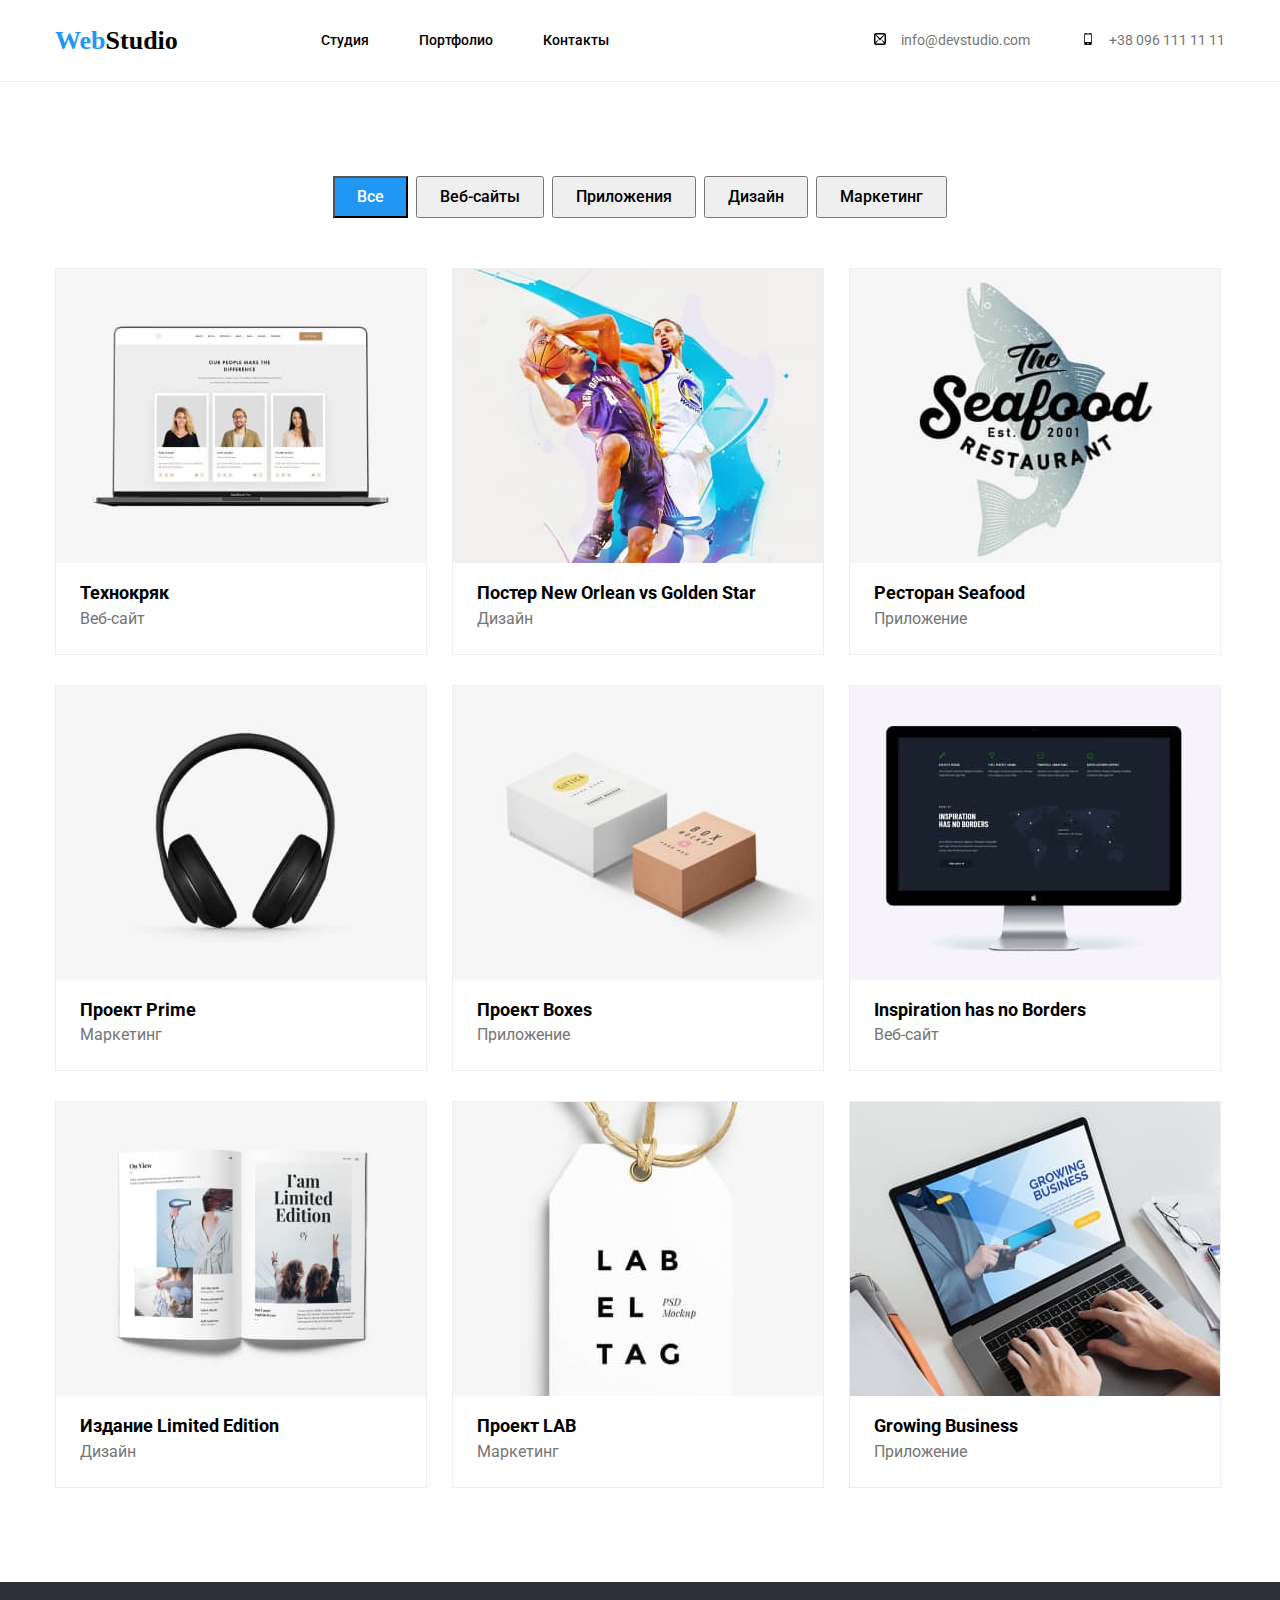
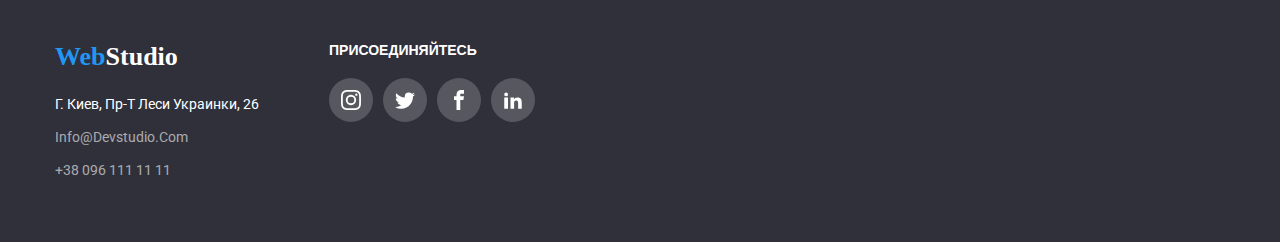
==== portfolio.html @ 27d1623b "пропись дз" ====
<!DOCTYPE html>
<html lang="en">

<head>
    <meta charset="UTF-8">
    <meta http-equiv="X-UA-Compatible" content="IE=edge">
    <meta name="viewport" content="width=device-width, initial-scale=1.0">
    <title>Портфолио</title>
    <link rel="stylesheet"
        href="https://cdnjs.cloudflare.com/ajax/libs/modern-normalize/1.1.0/modern-normalize.min.css">
    <link rel="preconnect" href="https://fonts.googleapis.com">
    <link rel="preconnect" href="https://fonts.gstatic.com" crossorigin>
    <link href="https://fonts.googleapis.com/css2?family=Roboto:ital,wght@0,500;0,700;1,400&display=swap"
        rel="stylesheet">
    <link rel="stylesheet" href="./css/style.css">
    <style>
        li {
            list-style: none;
        }

        a {
            text-decoration: none
        }
    </style>
</head>

<body>
    <!-- Шапка сайта -->
    <header class="header">
        <div class="headers container">
            <div class="headers_div">
                <nav class="headers_navigation"><a class="logo" style="color: black;" href=""><span
                            class="firs_logo">Web</span>Studio</a>
                    <ul class="style_navigation">
                        <li class="navigation"><a class="nav stydio1" href="index.html">Студия</a></li>
                        <li class="navigation"><a class="nav portfolio1" href="portfolio.html">Портфолио</a></li>
                        <li class="navigation"><a class="nav contakts1" href="Контакты">Контакты</a></li>
                </nav>
            </div>
            <ul class="style_mail_tel">
                <li class="navigation2">
                    <svg class="icone">
                        <use href="./img/symbol-defs.svg#icon-mail2"></use>
                    </svg>
                    <a class="nav  e_mail" href="maito:info@devstudio.com">info@devstudio.com</a>
                </li>
                <li class="navigation2">
                    <svg class="icone">
                        <use href="./img/symbol-defs.svg#icon-mobile"></use>
                    </svg>
                    <a class="nav  tell" href="tel:+380961111111">+38 096 111 11 11</a>
                </li>
            </ul>
        </div>
        </div>
    </header>
    <main>
        <!-- Навигация по сайту -->
        <section class="size">
            <div class="container">
                <ul class="buttons_selection">
                    <li class="button1"><button class="button_1 text_botom" type="button">Все</button></li>
                    <li class="button1"><button class="button_2 text_botom" type="button">Веб-сайты</li>
                    <li class="button1"><button class="button_3 text_botom" type="button">Приложения</span></button>
                    </li>
                    <li class="button1"><button class="button_4 text_botom" type="button">Дизайн</span></button></li>
                    <li class="button1"><button class="button_5 text_botom" type="button">Маркетинг</button></li>
                </ul>
                <ul class="kontent_image">
                    <li class="img_kontent">
                        <a class="img_kontent_link" href="">
                            <div class="class_img_kontent">
                                <img src="img/10.jpg" alt="table" width="370" />
                                <h1 class="texxt_img_kontent">Технокряк это современная площадка распространения
                                    коронавируса. Компании используют
                                    эту платформу для цифрового
                                    шпионажа и атак на защищённые сервера конкурентов.</h2>
                            </div>
                            <div class="text">
                                <h3 class="text_img_kontent">Технокряк</h3>
                                <p class="location_img_kontent">Веб-сайт</p>
                            </div>
                        </a>
                    </li>
                    <li class="img_kontent">
                        <a class="img_kontent_link" href="">
                            <img src="img/11.jpg" alt="basketboll" width="370" />
                            <div class="text">
                                <h3 class="text_img_kontent">Постер New Orlean vs Golden Star</h3>
                                <p class="location_img_kontent">Дизайн</p>
                            </div>
                        </a>
                    </li>
                    <li class="img_kontent">
                        <a class="img_kontent_link" href="">
                            <img src="img/12.jpg" alt="logo" width="370" />
                            <div class="text">
                                <h3 class="text_img_kontent">Ресторан Seafood</h3>
                                <p class="location_img_kontent">Приложение</p>
                            </div>
                        </a>
                    </li>
                    <li class="img_kontent">
                        <a class="img_kontent_link" href="">
                            <img src="img/13.jpg" alt="headphones" width="370" />
                            <div class="text">
                                <h3 class="text_img_kontent">Проект Prime</h3>
                                <p class="location_img_kontent">Маркетинг</p>
                            </div>
                        </a>
                    </li>
                    <li class="img_kontent">
                        <a class="img_kontent_link" href="">
                            <img src="img/14.jpg" alt="two boxses" width="370" />
                            <div class="text">
                                <h3 class="text_img_kontent">Проект Boxes</h3>
                                <p class="location_img_kontent">Приложение</p>
                            </div>
                        </a>
                    </li>
                    <li class="img_kontent">
                        <a class="img_kontent_link" class="img_kontent_link" href="">
                            <img src="img/15.jpg" alt="computer" width="370" />
                            <div class="text">
                                <h3 class="text_img_kontent">Inspiration has no Borders</h3>
                                <p class="location_img_kontent">Веб-сайт</p>
                            </div>
                        </a>
                    </li>
                    <li class="img_kontent">
                        <a class="img_kontent_link" href="">
                            <img src="img/16.jpg" alt="book" width="370" />
                            <div class="text">
                                <h3 class="text_img_kontent">Издание Limited Edition</h3>
                                <p class="location_img_kontent">Дизайн</p>
                            </div>
                        </a>
                    </li>
                    <li class="img_kontent">
                        <a class="img_kontent_link" href="">
                            <img src="img/17.jpg" alt="text on brelok" width="370" />
                            <div class="text">
                                <h3 class="text_img_kontent">Проект LAB</h3>
                                <p class="location_img_kontent">Маркетинг</p>
                            </div>
                        </a>
                    </li>
                    <li class="img_kontent">
                        <a class="img_kontent_link" href="">
                            <img src="img/18.jpg" alt="work on computer" width="370" />
                            <div class="text">
                                <h3 class="text_img_kontent">Growing Business</h3>
                                <p class="location_img_kontent">Приложение</p>
                            </div>
                        </a>
                    </li>
                </ul>
            </div>
        </section>
    </main>
    <!-- Юредический адресс -->
    <footer class="legall_adress">
        <div class="container leagal_imfo">
            <div class="legel_div1">
                <div class="logo_div">
                    <a class="logo1" style="color: #fff;" href="WebStudio"><span class="firs_logo">Web</span>Studio</a>
                </div>
                <address>
                    <ul class="adres">
                        <li class="legal"><a class="addres1 legal_text" href="г. Киев, пр-т Леси Украинки, 26">г. Киев,
                                пр-т
                                Леси Украинки, 26</a></li>
                        <li class="legal"><a class="mail2 legal_text"
                                href="maito:info@devstudio.com">info@devstudio.com</a>
                        </li>
                        <li class="legal"><a class="tel2 legal_text" href="tel:+380961111111">+38 096 111 11 11</a></li>
                    </ul>
                </address>
            </div>
            <div class="legel_div">
                <h2 class="text_legall_social">присоединяйтесь</h2>
                <ul class="list_legal_social">
                    <li class="item_legal_social">
                        <a class="item_legal_social" href="">
                            <svg class="icon_legal_socia">
                                <use href="./img/symbol-defs.svg#icon-instagram"></use>
                            </svg>
                        </a>
                    </li>
                    <li class="item_legal_social">
                        <a class="item_legal_social" href="">
                            <svg class="icon_legal_socia">
                                <use href="./img/symbol-defs.svg#icon-twitter"></use>
                            </svg>
                        </a>
                    </li>
                    <li class="item_legal_social">
                        <a class="item_legal_social" href="">
                            <svg class="icon_legal_socia">
                                <use href="./img/symbol-defs.svg#icon-facebook"></use>
                            </svg>
                        </a>
                    </li>
                    <li class="item_legal_social">
                        <a class="item_legal_social" href="">
                            <svg class="icon_legal_socia">
                                <use xlink:href="./img/symbol-defs.svg#icon-linkedin2"></use>
                            </svg>
                        </a>
                    </li>
                </ul>
            </div>
        </div>
    </footer>
    </div>
</body>
---- css/style.css ----
html {
  box-sizing: border-box;
}
*,
*::after,
*::before {
  box-sizing: inherit;
}
:root {
  accent-color: #2196f3;
  --timing-function: cubic-bezier(0.4, 0, 0.2, 1);
}
body {
  font-family: "Roboto", sans-serif;
  font-family: "Oleo Script", cursive;
  font-family: "Raleway", sans-serif;
}
.container {
  width: 1200px;
  padding-left: 15px;
  padding-right: 15px;
  margin-left: auto;
  margin-right: auto;
}
h1,
h2,
h3,
p,
ul {
  margin-top: 0px;
  margin-bottom: 0px;
}

.headers {
  display: flex;
  flex-direction: row;
  vertical-align: middle;
}
.headers_navigation {
  display: flex;
  flex-direction: row;
}
.header {
  border-bottom: 1px solid #ececec;
  display: flex;
  flex-direction: row;
}
.logo {
  font-family: Raleway;
  font-style: normal;
  font-weight: bold;
  font-size: 26px;
  line-height: 31px;
  vertical-align: middle;
}
.logo {
  padding: 25px 0px;
}
.firs_logo {
  color: #2196f3;
}
.headers_div {
  display: flex;
  flex-direction: row;
}
.style_navigation {
  display: flex;
  flex-direction: row;
  margin-left: 93px;
  padding-left: 0px;
}
.navigation:last-child {
  margin-left: 50px;
  padding: 32px 0px;
}
.navigation:not(:last-child) {
  margin-left: 50px;
  padding: 32px 0px;
}
.nav {
  padding: 32px 0px;
}
.navigation {
  font-family: Roboto;
  font-style: Medium;
  font-weight: 500;
  font-size: 14px;
  line-height: 16px;
}
.stydio1 {
  position: relative;
  color: black;
}
.stydio1:hover,
.stydio1:focus {
  color: #2196f3;
}
.portfolio1 {
  position: relative;
  color: black;
}
.portfolio1:hover,
.portfolio1:focus {
  color: #2196f3;
}
.contakts1 {
  color: black;
}
.contakts1:hover,
.contakts1:focus {
  color: #2196f3;
}
.stydio1::after {
  content: "";
  position: absolute;
  display: block;
  width: 100%;
  height: 4px;
  left: 0;
  bottom: 0;
  background-color: #2196f3;
  opacity: 0;
  transition: opacity 250ms var(--timing-function);
}
.stydio1:hover::after {
  opacity: 1;
}
.portfolio1::after {
  content: "";
  position: absolute;
  display: block;
  width: 100%;
  height: 4px;
  left: 0;
  bottom: 0;
  background-color: #2196f3;
  opacity: 0;
  transition: opacity 250ms var(--timing-function);
}
.portfolio1:hover::after {
  opacity: 1;
}
.style_mail_tel {
  font-family: Roboto;
  font-style: Medium;
  font-size: 14px;
  line-height: 16px;
}
.style_mail_tel {
  display: flex;
  flex-direction: row;
  text-align: left;
  margin-left: auto;
  padding-left: 0px;
}
.navigation2:first-child {
  margin-right: 50px;
  padding: 32px 0px;
}
.navigation2:nth-child(n + 1) {
  padding: 32px 0px;
}
.e_mail {
  color: rgba(117, 117, 117, 1);
}
.e_mail:hover,
.e_mail:focus {
  color: #2196f3;
}
.tell {
  color: #757575;
}
.tell:hover,
.tell:focus {
  color: #2196f3;
}
.icone {
  width: 16px;
  height: 12px;
  margin-right: 10px;
  color: #757575;
}
.icone:hover,
.icone:focus {
  fill: #2196f3;
}
.size {
  padding: 94px 0px;
}
.goal {
  display: block;
  background-color: #2f303a;
  text-align: center;
  padding: 200px 0px;
}
.goaal {
  width: 696px;
}
.main_goal {
  font-family: Roboto;
  font-style: normal;
  font-weight: 900;
  font-size: 44px;
  text-align: center;
  color: #ffffff;
  margin-bottom: 30px;
  text-transform: uppercase;
}
.button_goal {
  padding: 10px 32px;
  background-color: #2196f3;
  color: white;
}
.button_goal:hover {
  box-shadow: 0px 4px 4px rgba(0, 0, 0, 0.15);
  border-radius: 4px;
}
.button_goal {
  cursor: pointer;
}
.goal {
  background-image: linear-gradient(
      to left,
      rgba(47, 48, 58, 0.4),
      rgba(47, 48, 58, 0.4)
    ),
    url("../img/19.jpg");
  background-repeat: no-repeat;
  background-position: center;
  background-size: cover;
  text-align: center;
}
.direction_selection {
  display: flex;
  flex-direction: row;
  justify-content: space-between;
  margin-bottom: 0px;
  margin-left: 0px;
  padding-left: 0px;
}
.location_direction:first-child {
  margin-left: 0px;
}
.location_direction:nth-child(n + 1) {
  margin-right: 30px;
  flex-basis: calc((100% - 120px) / 4);
}
.location_direction:last-child {
  margin-right: 0px;
}
.text_direction {
  font-family: Roboto;
  font-style: normal;
  font-weight: bold;
  font-size: 14px;
  line-height: 16px;
  color: black;
  text-transform: uppercase;
  margin-bottom: 10px;
}
.paragraf_direction {
  font-family: Roboto;
  font-style: normal;
  font-weight: normal;
  font-size: 14px;
  line-height: 24px;
  color: #757575;
}
.item_icons {
  width: 270px;
  height: 120px;
  background-color: #f5f4fa;
  margin-bottom: 30px;
  padding: 25px 100px;
}
.ico {
  display: block;
  width: 65px;
  height: 70px;
}
.text_work {
  font-family: Roboto;
  font-style: normal;
  font-weight: bold;
  font-size: 36px;
  line-height: 42px;
  text-align: center;
  padding-top: 0px;
  margin-bottom: 50px;
}
.foto_work {
  display: flex;
  flex-direction: row;
  margin-left: 0px;
  padding-left: 0px;
}
img {
  display: block;
  min-width: 100%;
  height: auto;
  margin: 0px;
}
.foto:first-child {
  margin-left: 0px;
}
.foto:not(:first-child) {
  margin-left: 30px;
}
.foto {
  position: relative;
}
.text_work_selection {
  position: absolute;
  font-family: Roboto;
  font-style: normal;
  font-weight: bold;
  font-size: 14px;
  line-height: 16px;
  text-align: center;
  background: rgba(47, 48, 58, 0.8);
  color: #ffffff;
  left: 0;
  bottom: 0;
  width: 100%;
  text-transform: uppercase;
  padding: 27px 83px;
}
.our_team {
  background-color: #f5f4fa;
}
.our_team_selection {
  font-family: Roboto;
  font-family: Roboto;
  font-style: normal;
  font-weight: bold;
  font-size: 36px;
  line-height: 42px;
  text-align: center;
  color: black;
  margin-bottom: 50px;
}
.image_team1 {
  display: flex;
  flex-direction: row;
  margin-left: 0px;
  padding-left: 0px;
  max-width: 270px;
  margin-right: 0px;
}
.image_team {
  margin-left: 30px;
  box-shadow: 0px 1px 3px rgba(0, 0, 0, 0.12), 0px 1px 1px rgba(0, 0, 0, 0.14),
    0px 2px 1px rgba(0, 0, 0, 0.2);
  border-radius: 0px 0px 4px 4px;
  background-color: #ffffff;
}
.image_team:first-child {
  margin-left: 0px;
}
.image_team :not(:first-child) {
  flex-basis: calc((100% - 120px) / 2);
}
.text_team {
  font-family: Roboto;
  font-style: normal;
  font-weight: 500;
  font-size: 16px;
  line-height: 19px;
  color: black;
  margin-bottom: 10px;
}
.position_team {
  font-family: Roboto;
  font-style: normal;
  font-weight: normal;
  font-size: 16px;
  line-height: 19px;
  color: #757575;
  margin-left: 0px;
}
.text1 {
  padding: 30px 60px;
}
.list-team {
  display: flex;
  margin-left: 0px;
  padding-left: 0px;
}
.item-team {
  width: 44px;
  height: 44px;
  justify-content: center;
}
.link-team {
  width: 44px;
  height: 44px;
  border-radius: 50%;
  background-color: #ffffff;
  display: flex;
  align-items: center;
  justify-content: center;
  margin-right: 10px;
}
.icon-team {
  width: 20px;
  height: 20px;
  fill: #afb1b8;
}
.link-team:hover,
.link-team:focus,
.icon-team:hover,
.icon-team:focus {
  background-color: #2196f3;
  fill: #ffffff;
}
.list_our_clients {
  display: flex;
  flex-direction: row;
  padding-left: 0px;
  width: 100%;
}
.item_our_clients {
  margin-left: 0px;
  border-radius: 4px;
  border: 1px solid #afb1b8;
  width: 170px;
  height: 92px;
  cursor: pointer;
}
.item_our_clients:not(:last-child) {
  margin-right: 30px;
}
.item_our_clients:hover:nth-child(1) {
  border-radius: 4px;
  border: 1px solid #2196f3;
}
.item_our_clients:hover:nth-child(2) {
  border-radius: 4px;
  border: 1px solid #2196f3;
}
.item_our_clients:hover:nth-child(3) {
  border-radius: 4px;
  border: 1px solid #2196f3;
}
.item_our_clients:hover:nth-child(4) {
  border-radius: 4px;
  border: 1px solid #2196f3;
}
.item_our_clients:hover:nth-child(5) {
  border-radius: 4px;
  border: 1px solid #2196f3;
}
.item_our_clients:hover:nth-child(6) {
  border-radius: 4px;
  border: 1px solid #2196f3;
}
.icon_our_clients {
  width: 106px;
  height: 60px;
  margin: 16px 32px;
}
.link_our_clients {
  fill: #afb1b8;
}
.link_our_clients:hover,
.link_our_clients:focus {
  fill: #2196f3;
}
.fone_our_clients {
  fill: var(-color, #2196f3);
}
.legall_adress {
  background-color: #2f303a;
  padding: 60px 0px;
  display: flex;
  flex-direction: row;
}
.logo1 {
  font-family: Raleway;
  font-style: normal;
  font-weight: bold;
  font-size: 26px;
}
.logo_div {
  margin-bottom: 20px;
}
.legel_div:first-child {
  margin-bottom: 0px;
}
.legal:first-child {
  margin-bottom: 9px;
}
.legal:nth-child(n + 1) {
  margin-bottom: 9px;
}
.legal:last-child {
  margin-bottom: 0px;
}
.legal_text {
  font-family: Roboto;
  font-style: normal;
  font-weight: normal;
  font-size: 14px;
  line-height: 24px;
}
.adres {
  text-transform: capitalize;
  font-style: normal;
  padding-left: 0px;
  margin-bottom: 0px;
}
.addres1 {
  color: #ffffff;
}
.addres1:hover,
.addres1:focus {
  color: #2196f3;
}
.mail2 {
  color: rgba(255, 255, 255, 0.6);
}
.mail2:hover,
.mail2:focus {
  color: #2196f3;
}
.tel2 {
  color: rgba(255, 255, 255, 0.6);
}
.tel2:hover,
.tel2:focus {
  color: #2196f3;
}
.text_legall_social {
  font-weight: bold;
  font-size: 14px;
  line-height: 16px;
  text-transform: uppercase;
  color: #ffffff;
  text-align: start;
  margin-bottom: 20px;
}
.list_legal_social {
  display: flex;
  padding-left: 0px;
}
.list_legal_social::after .list_legal_social::before {
  box-sizing: border-box;
}
.item_legal_social {
  width: 44px;
  height: 44px;
}
.item_legal_social {
  border-radius: 50%;
  display: flex;
  align-items: center;
  justify-content: center;
  background-color: rgba(255, 255, 255, 0.1);
}
.item_legal_social + .item_legal_social {
  margin-left: 10px;
}
.item_legal_social:hover,
.item_legal_social:focus {
  background-color: #2196f3;
}
.icon_legal_socia {
  width: 20px;
  height: 20px;
  fill: #ffffff;
}
.leagal_imfo {
  display: flex;
  flex-direction: row;
}
.legel_div1 {
  margin-right: 70px;
}
.buttons_selection {
  display: flex;
  flex-direction: row;
  text-align: center;
  background-color: #ffffff;
  padding-left: 0px;
  margin-bottom: 50px;
  justify-content: center;
}
.button1:first-child {
  margin-left: 0px;
  margin-right: 0px;
}
.button1:nth-child(n + 1) {
  margin-right: 8px;
}
.button1:last-child {
  margin-right: 0px;
}
.text_botom {
  font-family: Roboto;
  font-style: normal;
  font-weight: 500;
  font-size: 16px;
  line-height: 26px;
}
.button_1 {
  cursor: pointer;
  padding: 6px 22px;
  background-color: #2196f3;
  color: #ffffff;
}
.button_2 {
  display: inline-block;
  cursor: pointer;
  padding: 6px 22px;
}
.button_3 {
  cursor: pointer;
  padding: 6px 22px;
}
.button_4 {
  cursor: pointer;
  padding: 6px 22px;
}
.button_5 {
  cursor: pointer;
  padding: 6px 22px;
}
.button_1:hover,
.button_1:focus {
  background-color: #2196f3;
  color: #ffffff;
  box-shadow: 0px 3px 1px rgba(0, 0, 0, 0.1), 0px 1px 2px rgba(0, 0, 0, 0.08),
    0px 2px 2px rgba(0, 0, 0, 0.12);
  border-radius: 4px;
}
.button_2:hover,
.button_2:focus {
  background-color: #2196f3;
  color: #ffffff;
  box-shadow: 0px 3px 1px rgba(0, 0, 0, 0.1), 0px 1px 2px rgba(0, 0, 0, 0.08),
    0px 2px 2px rgba(0, 0, 0, 0.12);
  border-radius: 4px;
}
.button_3:hover,
.button_3:focus {
  background-color: #2196f3;
  color: #ffffff;
  box-shadow: 0px 3px 1px rgba(0, 0, 0, 0.1), 0px 1px 2px rgba(0, 0, 0, 0.08),
    0px 2px 2px rgba(0, 0, 0, 0.12);
  border-radius: 4px;
}
.button_4:hover,
.button_4:focus {
  background-color: #2196f3;
  color: #ffffff;
  box-shadow: 0px 3px 1px rgba(0, 0, 0, 0.1), 0px 1px 2px rgba(0, 0, 0, 0.08),
    0px 2px 2px rgba(0, 0, 0, 0.12);
  border-radius: 4px;
}
.button_5:hover,
.button_5:focus {
  background-color: #2196f3;
  color: #ffffff;
  box-shadow: 0px 3px 1px rgba(0, 0, 0, 0.1), 0px 1px 2px rgba(0, 0, 0, 0.08),
    0px 2px 2px rgba(0, 0, 0, 0.12);
  border-radius: 4px;
}
.kontent_image {
  display: flex;
  flex-wrap: wrap;
  padding-left: 0px;
  margin-top: 0px;
  margin-left: 0px;
  margin-right: 0px;
}
.img_kontent {
  border: 1px solid #eeeeee;
  margin-left: 25px;
  margin-bottom: 30px;
}
.img_kontent:nth-child(1) {
  margin-left: 0px;
}
.img_kontent:nth-child(4) {
  margin-left: 0px;
}
.img_kontent:nth-child(7) {
  margin-left: 0px;
  margin-bottom: 0px;
}
.img_kontent:nth-child(8) {
  margin-bottom: 0px;
}
.img_kontent:nth-child(9) {
  margin-bottom: 0px;
}
.img_kontent_link {
  display: block;
}
.img_kontent_link:hover,
.img_kontent_link:focus {
  border: 1px solid #eeeeee;
  box-sizing: border-box;
  box-shadow: 0px 1px 1px rgba(0, 0, 0, 0.12), 0px 4px 4px rgba(0, 0, 0, 0.06),
    1px 4px 6px rgba(0, 0, 0, 0.16);
}
.class_img_kontent {
  position: relative;
  overflow: hidden;
}
.texxt_img_kontent {
  position: absolute;
  font-family: Roboto;
  font-style: normal;
  font-weight: normal;
  font-size: 18px;
  background: rgba(33, 150, 243, 0.9);
  color: #ffffff;
  left: 0;
  bottom: 0;
  width: 100%;
  height: 100%;
  padding: 63px 24px;

  transform: translateY(100%);
  transition: transform 250ms var(--timing-function);
}
.img_kontent_link:hover .texxt_img_kontent,
.img_kontent_link:focus .texxt_img_kontent {
  transform: translateY(0%);
}
.text {
  padding: 20px 24px;
}
.text_img_kontent {
  font-family: Roboto;
  font-style: normal;
  font-weight: bold;
  font-size: 18px;
  color: black;
}
.location_img_kontent {
  font-family: Roboto;
  font-style: normal;
  font-weight: normal;
  font-size: 16px;
  line-height: 30px;
  color: #757575;
}
.backgrop {
  position: fixed;
  top: 0;
  left: 0;
  width: 100%;
  height: 100%;
  background: rgba(0, 0, 0, 0.2);
}
.backgrop.is-hidden {
  opacity: 0;
  pointer-events: none;
}
.madal {
  position: absolute;
  top: 50%;
  left: 50%;
  transform: translateY(-50%, -50%);
  width: 528px;
  height: 581px;
  padding: 15px;
  background: #ffffff;
  left: 536px;
  top: 221px;
  box-shadow: 0px 1px 3px rgba(0, 0, 0, 0.12), 0px 1px 1px rgba(0, 0, 0, 0.14),
    0px 2px 1px rgba(0, 0, 0, 0.2);
  border-radius: 4px;
}
.botom_madal {
  position: absolute;
  right: 0;
  top: 0;
  width: 30px;
  height: 30px;
  cursor: pointer;
  margin: 20px;
  border-radius: 50%;
  background: #ffffff;
  border: 1px solid rgba(0, 0, 0, 0.1);
  box-sizing: border-box;
}
.icon_botom_madal {
  width: 11px;
  height: 11px;
  fill: black;
}
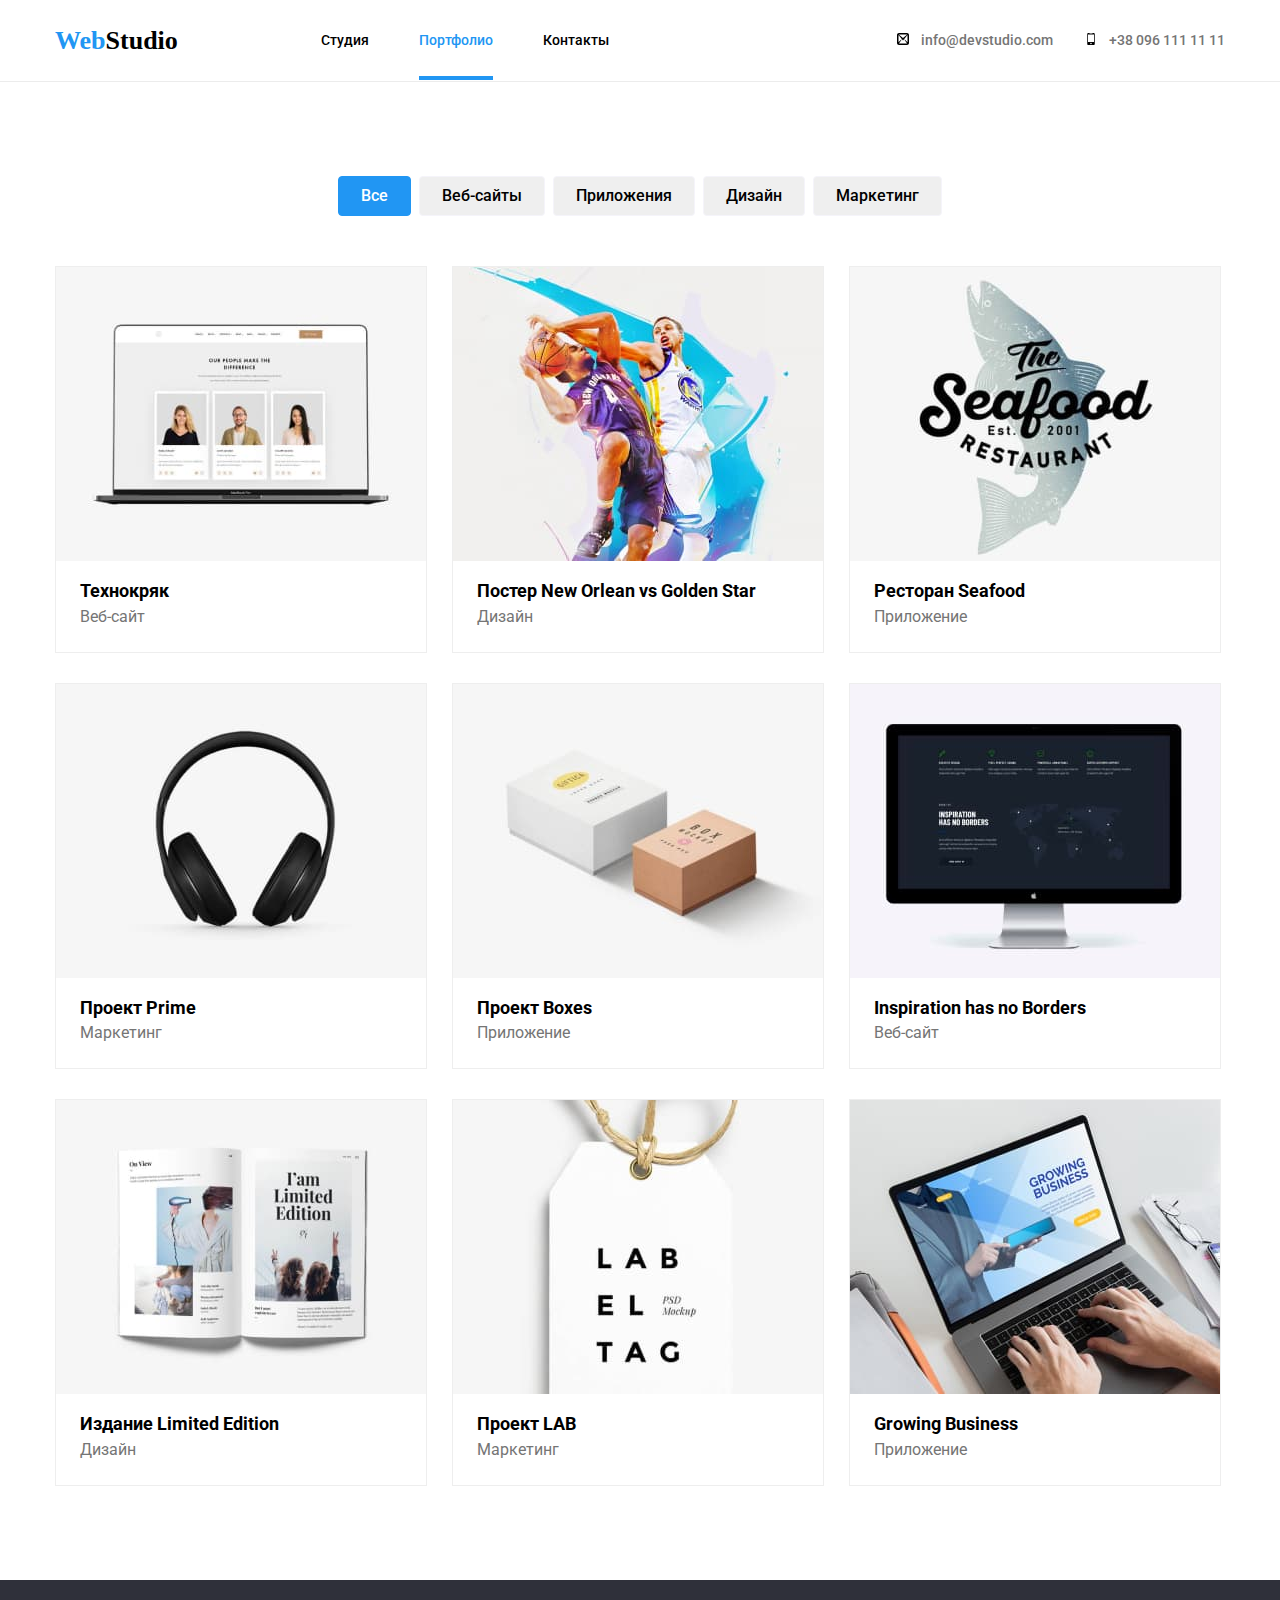
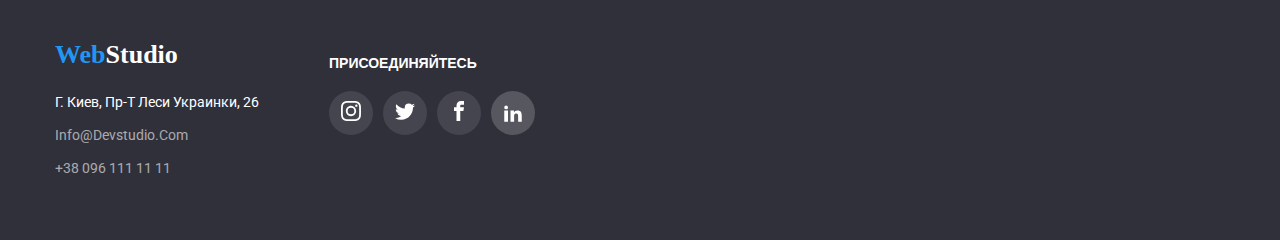
==== commit 23a00c6a: "изменения дз" ====
--- a/portfolio.html
+++ b/portfolio.html
@@ -33,22 +33,22 @@
                             class="firs_logo">Web</span>Studio</a>
                     <ul class="style_navigation">
                         <li class="navigation"><a class="nav stydio1" href="index.html">Студия</a></li>
-                        <li class="navigation"><a class="nav portfolio1" href="portfolio.html">Портфолио</a></li>
+                        <li class="navigation"><a class="nav portfolio11" href="portfolio.html">Портфолио</a></li>
                         <li class="navigation"><a class="nav contakts1" href="Контакты">Контакты</a></li>
                 </nav>
             </div>
             <ul class="style_mail_tel">
                 <li class="navigation2">
-                    <svg class="icone">
-                        <use href="./img/symbol-defs.svg#icon-mail2"></use>
-                    </svg>
-                    <a class="nav  e_mail" href="maito:info@devstudio.com">info@devstudio.com</a>
+
+                    <a class="nav  e_mail" href="maito:info@devstudio.com"><svg class="icone">
+                            <use href="./img/symbol-defs.svg#icon-mail2"></use>
+                        </svg>info@devstudio.com</a>
                 </li>
                 <li class="navigation2">
-                    <svg class="icone">
-                        <use href="./img/symbol-defs.svg#icon-mobile"></use>
-                    </svg>
-                    <a class="nav  tell" href="tel:+380961111111">+38 096 111 11 11</a>
+
+                    <a class="nav  tell" href="tel:+380961111111"><svg class="icone">
+                            <use href="./img/symbol-defs.svg#icon-mobile"></use>
+                        </svg>+38 096 111 11 11</a>
                 </li>
             </ul>
         </div>
@@ -181,30 +181,32 @@
                 <h2 class="text_legall_social">присоединяйтесь</h2>
                 <ul class="list_legal_social">
                     <li class="item_legal_social">
+                        <a class="link_legal_social" href="">
+                            <svg class="icon_legal_socia">
+                                <use href="./img/symbol-defs.svg#icon-instagram">
+                                </use>
+                            </svg>
+                        </a>
+                    </li>
+                    <li class="item_legal_social">
+                        <a class="link_legal_social" href="">
+                            <svg class="icon_legal_socia">
+                                <use href="./img/symbol-defs.svg#icon-twitter"></use>
+                            </svg>
+                        </a>
+                    </li>
+                    <li class="item_legal_social">
+                        <a class="link_legal_social" href="">
+                            <svg class="icon_legal_socia">
+                                <use href="./img/symbol-defs.svg#icon-facebook"></use>
+                            </svg>
+                        </a>
+                    </li>
+                    <li class="item_legal_social">
                         <a class="item_legal_social" href="">
                             <svg class="icon_legal_socia">
-                                <use href="./img/symbol-defs.svg#icon-instagram"></use>
-                            </svg>
-                        </a>
-                    </li>
-                    <li class="item_legal_social">
-                        <a class="item_legal_social" href="">
-                            <svg class="icon_legal_socia">
-                                <use href="./img/symbol-defs.svg#icon-twitter"></use>
-                            </svg>
-                        </a>
-                    </li>
-                    <li class="item_legal_social">
-                        <a class="item_legal_social" href="">
-                            <svg class="icon_legal_socia">
-                                <use href="./img/symbol-defs.svg#icon-facebook"></use>
-                            </svg>
-                        </a>
-                    </li>
-                    <li class="item_legal_social">
-                        <a class="item_legal_social" href="">
-                            <svg class="icon_legal_socia">
-                                <use xlink:href="./img/symbol-defs.svg#icon-linkedin2"></use>
+                                <use xlink:href="./img/symbol-defs.svg#icon-linkedin2">
+                                </use>
                             </svg>
                         </a>
                     </li>
@@ -212,5 +214,4 @@
             </div>
         </div>
     </footer>
-    </div>
 </body>--- a/css/style.css
+++ b/css/style.css
@@ -30,7 +30,6 @@
   margin-top: 0px;
   margin-bottom: 0px;
 }
-
 .headers {
   display: flex;
   flex-direction: row;
@@ -87,30 +86,33 @@
   font-size: 14px;
   line-height: 16px;
 }
+.stydio11 {
+  position: relative;
+  color: #2196f3;
+}
 .stydio1 {
+  color: black;
+}
+.stydio1:hover,
+.stydio1:focus,
+.stydio11:hover,
+.stydio11:focus {
+  color: #2196f3;
+}
+.portfolio1 {
+  color: black;
+}
+.portfolio11 {
   position: relative;
-  color: black;
-}
-.stydio1:hover,
-.stydio1:focus {
-  color: #2196f3;
-}
-.portfolio1 {
-  position: relative;
-  color: black;
+  color: #2196f3;
 }
 .portfolio1:hover,
-.portfolio1:focus {
-  color: #2196f3;
-}
-.contakts1 {
-  color: black;
-}
-.contakts1:hover,
-.contakts1:focus {
-  color: #2196f3;
-}
-.stydio1::after {
+.portfolio1:focus,
+.portfolio11:hover,
+.portfolio11:focus {
+  color: #2196f3;
+}
+.stydio11::after {
   content: "";
   position: absolute;
   display: block;
@@ -119,13 +121,10 @@
   left: 0;
   bottom: 0;
   background-color: #2196f3;
-  opacity: 0;
+  opacity: 1;
   transition: opacity 250ms var(--timing-function);
 }
-.stydio1:hover::after {
-  opacity: 1;
-}
-.portfolio1::after {
+.portfolio11::after {
   content: "";
   position: absolute;
   display: block;
@@ -134,11 +133,15 @@
   left: 0;
   bottom: 0;
   background-color: #2196f3;
-  opacity: 0;
+  opacity: 1;
   transition: opacity 250ms var(--timing-function);
 }
-.portfolio1:hover::after {
-  opacity: 1;
+.contakts1 {
+  color: black;
+}
+.contakts1:hover,
+.contakts1:focus {
+  color: #2196f3;
 }
 .style_mail_tel {
   font-family: Roboto;
@@ -154,25 +157,42 @@
   padding-left: 0px;
 }
 .navigation2:first-child {
-  margin-right: 50px;
+  margin-right: 30px;
   padding: 32px 0px;
 }
 .navigation2:nth-child(n + 1) {
   padding: 32px 0px;
 }
 .e_mail {
+  font-family: Roboto;
+  font-style: normal;
+  font-weight: 500;
+  font-size: 14px;
+  line-height: 16px;
   color: rgba(117, 117, 117, 1);
 }
 .e_mail:hover,
 .e_mail:focus {
   color: #2196f3;
+  fill: #2196f3;
+}
+.e_mail1:hover,
+.e_mail1:focus {
+  color: #2196f3;
+  fill: #2196f3;
 }
 .tell {
+  font-family: Roboto;
+  font-style: normal;
+  font-weight: 500;
+  font-size: 14px;
+  line-height: 16px;
   color: #757575;
 }
 .tell:hover,
 .tell:focus {
   color: #2196f3;
+  fill: #2196f3;
 }
 .icone {
   width: 16px;
@@ -180,10 +200,7 @@
   margin-right: 10px;
   color: #757575;
 }
-.icone:hover,
-.icone:focus {
-  fill: #2196f3;
-}
+
 .size {
   padding: 94px 0px;
 }
@@ -267,14 +284,19 @@
   color: #757575;
 }
 .item_icons {
+  display: flex;
+  flex-direction: column;
+  flex-wrap: nowrap;
+  justify-content: space-around;
   width: 270px;
   height: 120px;
   background-color: #f5f4fa;
   margin-bottom: 30px;
-  padding: 25px 100px;
 }
 .ico {
-  display: block;
+  flex-direction: row;
+  text-align: center;
+  align-self: center;
   width: 65px;
   height: 70px;
 }
@@ -306,6 +328,9 @@
 .foto:not(:first-child) {
   margin-left: 30px;
 }
+.our_team {
+  background-color: #f5f4fa;
+}
 .foto {
   position: relative;
 }
@@ -361,6 +386,9 @@
   flex-basis: calc((100% - 120px) / 2);
 }
 .text_team {
+  display: flex;
+  align-items: center;
+  justify-content: space-around;
   font-family: Roboto;
   font-style: normal;
   font-weight: 500;
@@ -370,6 +398,8 @@
   margin-bottom: 10px;
 }
 .position_team {
+  display: flex;
+  justify-content: space-around;
   font-family: Roboto;
   font-style: normal;
   font-weight: normal;
@@ -377,6 +407,7 @@
   line-height: 19px;
   color: #757575;
   margin-left: 0px;
+  margin-bottom: 16px;
 }
 .text1 {
   padding: 30px 60px;
@@ -390,6 +421,16 @@
   width: 44px;
   height: 44px;
   justify-content: center;
+}
+.item-team:first-child {
+  margin-left: 0px;
+  margin-right: 10px;
+}
+.item-team:not(:first-child) {
+  margin-right: 10px;
+}
+.item-team:last-child {
+  margin-right: 0px;
 }
 .link-team {
   width: 44px;
@@ -400,16 +441,29 @@
   align-items: center;
   justify-content: center;
   margin-right: 10px;
+  fill: #afb1b8;
+}
+.link-team1 {
+  width: 44px;
+  height: 44px;
+  border-radius: 50%;
+  background-color: #ffffff;
+  display: flex;
+  align-items: center;
+  justify-content: center;
+  margin-right: 10px;
+  fill: #afb1b8;
+}
+.link-team1:first-child {
+  background-color: #2196f3;
+  fill: #ffffff;
 }
 .icon-team {
   width: 20px;
   height: 20px;
-  fill: #afb1b8;
 }
 .link-team:hover,
-.link-team:focus,
-.icon-team:hover,
-.icon-team:focus {
+.link-team:focus {
   background-color: #2196f3;
   fill: #ffffff;
 }
@@ -418,52 +472,62 @@
   flex-direction: row;
   padding-left: 0px;
   width: 100%;
-}
-.item_our_clients {
-  margin-left: 0px;
-  border-radius: 4px;
-  border: 1px solid #afb1b8;
-  width: 170px;
-  height: 92px;
-  cursor: pointer;
 }
 .item_our_clients:not(:last-child) {
   margin-right: 30px;
 }
-.item_our_clients:hover:nth-child(1) {
-  border-radius: 4px;
-  border: 1px solid #2196f3;
-}
-.item_our_clients:hover:nth-child(2) {
-  border-radius: 4px;
-  border: 1px solid #2196f3;
-}
-.item_our_clients:hover:nth-child(3) {
-  border-radius: 4px;
-  border: 1px solid #2196f3;
-}
-.item_our_clients:hover:nth-child(4) {
-  border-radius: 4px;
-  border: 1px solid #2196f3;
-}
-.item_our_clients:hover:nth-child(5) {
-  border-radius: 4px;
-  border: 1px solid #2196f3;
-}
-.item_our_clients:hover:nth-child(6) {
-  border-radius: 4px;
-  border: 1px solid #2196f3;
+.fone_our_clients {
+  width: 106px;
+  height: 60px;
 }
 .icon_our_clients {
   width: 106px;
   height: 60px;
-  margin: 16px 32px;
 }
 .link_our_clients {
+  display: flex;
+  align-items: flex-end;
+  justify-content: space-around;
+  align-content: center;
+  flex-wrap: wrap;
+  width: 170px;
+  height: 92px;
+  border: 1px solid #afb1b8;
+  box-sizing: border-box;
+  border-radius: 4px;
   fill: #afb1b8;
 }
+.link_our_clients2 {
+  display: flex;
+  align-items: flex-end;
+  justify-content: space-around;
+  align-content: center;
+  flex-wrap: wrap;
+  width: 170px;
+  height: 92px;
+  border: 1px solid #2196f3;
+  box-sizing: border-box;
+  border-radius: 4px;
+  fill: #2196f3;
+}
+.link_our_clients1 {
+  display: flex;
+  flex-direction: row;
+  flex-wrap: wrap;
+  align-content: center;
+  justify-content: space-between;
+  width: 170px;
+  height: 92px;
+  border: 1px solid #afb1b8;
+  box-sizing: border-box;
+  border-radius: 4px;
+  fill: #afb1b8;
+}
 .link_our_clients:hover,
-.link_our_clients:focus {
+.link_our_clients:focus,
+.link_our_clients1:hover,
+.link_our_clients1:focus {
+  border: 1px solid #2196f3;
   fill: #2196f3;
 }
 .fone_our_clients {
@@ -550,18 +614,44 @@
   width: 44px;
   height: 44px;
 }
+.item_legal_social1 {
+  width: 44px;
+  height: 44px;
+}
 .item_legal_social {
   border-radius: 50%;
   display: flex;
   align-items: center;
+  align-content: center;
+  flex-wrap: nowrap;
+  flex-direction: column;
   justify-content: center;
   background-color: rgba(255, 255, 255, 0.1);
 }
-.item_legal_social + .item_legal_social {
-  margin-left: 10px;
+.item_legal_social1 {
+  border-radius: 50%;
+  display: flex;
+  align-items: center;
+  justify-content: center;
+  background-color: #2196f3;
+  margin-right: 10px;
+}
+.item_legal_social:first-child {
+  margin-right: 10px;
+}
+.item_legal_social:not(:first-child) {
+  margin-right: 10px;
+}
+.item_legal_social:last-child {
+  margin-right: 0px;
+}
+.item_legal_social:first-child {
+  background-color: rgba(255, 255, 255, 0.1);
 }
 .item_legal_social:hover,
-.item_legal_social:focus {
+.item_legal_social:focus,
+.item_legal_social1:hover,
+.item_legal_social1:focus {
   background-color: #2196f3;
 }
 .icon_legal_socia {
@@ -576,6 +666,9 @@
 .legel_div1 {
   margin-right: 70px;
 }
+.legel_div {
+  padding-top: 15px;
+}
 .buttons_selection {
   display: flex;
   flex-direction: row;
@@ -607,23 +700,33 @@
   padding: 6px 22px;
   background-color: #2196f3;
   color: #ffffff;
+  border-radius: 4px;
+  border: 1px solid #2196f3;
 }
 .button_2 {
   display: inline-block;
   cursor: pointer;
   padding: 6px 22px;
+  border-radius: 4px;
+  border: 1px solid #f5f4fa;
 }
 .button_3 {
   cursor: pointer;
   padding: 6px 22px;
+  border-radius: 4px;
+  border: 1px solid #f5f4fa;
 }
 .button_4 {
   cursor: pointer;
   padding: 6px 22px;
+  border-radius: 4px;
+  border: 1px solid #f5f4fa;
 }
 .button_5 {
   cursor: pointer;
   padding: 6px 22px;
+  border-radius: 4px;
+  border: 1px solid #f5f4fa;
 }
 .button_1:hover,
 .button_1:focus {
@@ -699,7 +802,6 @@
 }
 .img_kontent_link:hover,
 .img_kontent_link:focus {
-  border: 1px solid #eeeeee;
   box-sizing: border-box;
   box-shadow: 0px 1px 1px rgba(0, 0, 0, 0.12), 0px 4px 4px rgba(0, 0, 0, 0.06),
     1px 4px 6px rgba(0, 0, 0, 0.16);
